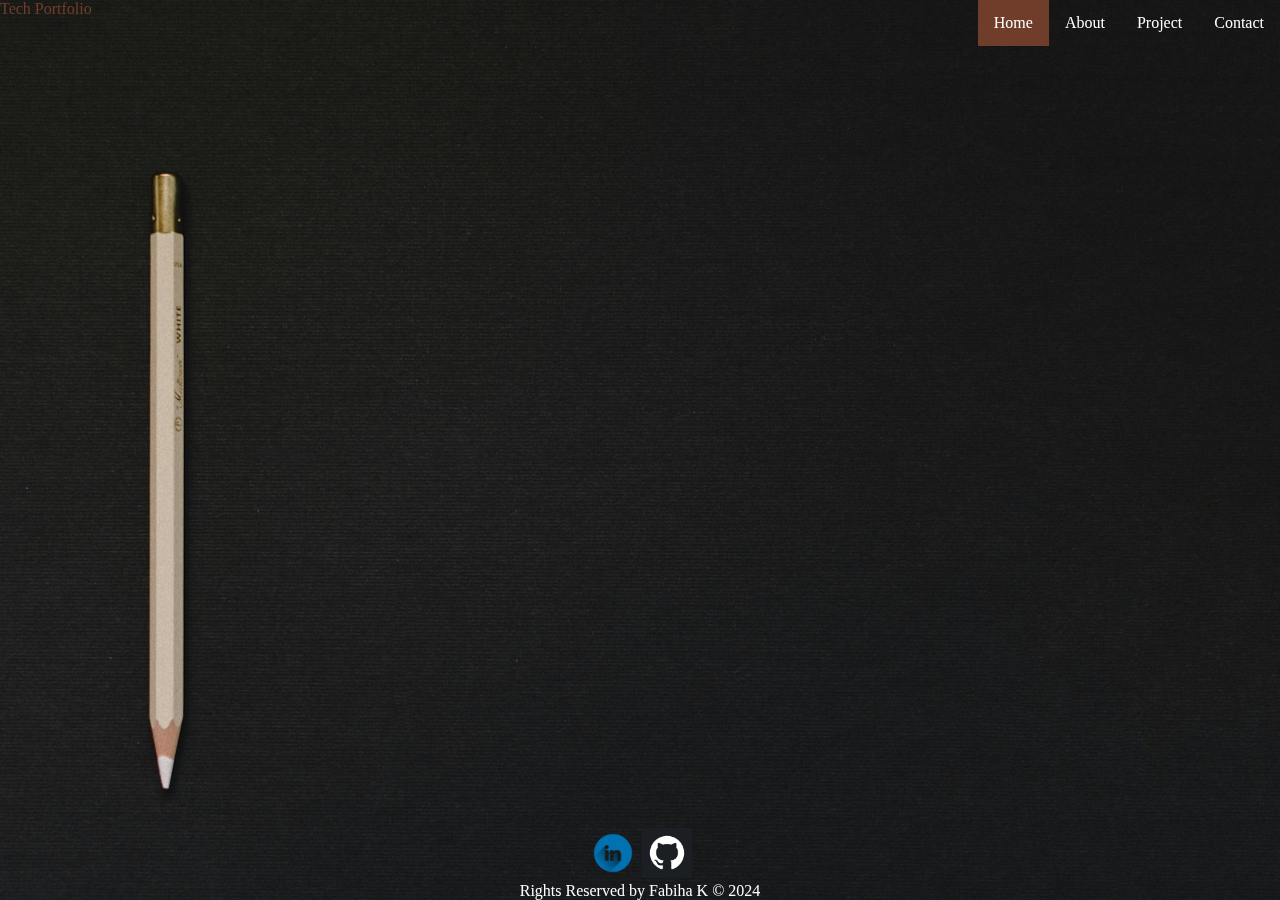
==== index.html @ 129657a3 "Updated" ====
<!DOCTYPE html>
<html>
<head>
	<meta name="viewport" content="width=device-width, initial-scale=1.0">


	<link rel="stylesheet" href="styles.css">
</head>

<body>
	<div class="background">
		<img src="images/background.jpg">
		<header>Tech Portfolio</header>
	</div>
		<!---- <video autoplay muted loop  class="myVideo">
			<source src="images/" type="video/mp4">
			</video --->
			<header>Tech Portfolio</header>
			<nav>
				<ul>
					<li><a href="#contact">Contact</a></li>
					<li><a href="#project">Project</a></li>
					<li><a href="#about">About</a></li>
					<li><a class= "active" href="#home">Home</a></li>
					<li><header>Tech Portfolio</header></li>
				</ul>
			</nav>



	<footer>
		<a href="https://uk.linkedin.com/"><img src="images/linkedin.png"></a>
		<a href="https://github.com/"><img src="images/github.png"></a>
		<p>Rights Reserved by Fabiha K © 2024 </p>

	</footer>
</body>
</html>
---- styles.css ----
*{
    margin: 0;
    padding: 0;
  }

  .myVideo{
    position:fixed;
    right: 0;
    bottom: 0;
    min-width: 100%;
    min-height: 100%;
    width: auto;
    height: auto;
    z-index: -1;    
  }

  @media (min-aspect-ratio: 16/9) {
    .myVideo{
      width: 100%;
      height: auto;
    }
  }

  @media (max-aspect-ratio: 16/9) {
    .myVideo{
      width: auto;
      height: 100%;
    }
  }

.background img{
  position: fixed;
  width: 100%;
  height: 100%;
}







  @media screen and (max-width: 500px) {}

  @media screen and (max-width: 800px) {}


  nav ul {
    list-style-type: none;
    margin: 0;
    padding: 0;
    overflow: hidden;
    color: white;
    
    position: fixed;
    top: 0;
    width: 100%;
  }

  nav ul li {
    color: #703d2a;
  }

  nav ul li a {
    float: right;
    display: block;
    color: white;
    
    text-align: center;
    padding: 14px 16px;
    text-decoration: none;
  }

  /* Change the link color to #111 (black) on hover */
  nav ul li a:hover {
    background-color: #33170c;
  }

  .active {
    background-color: #703d2a;
  }
  footer {
    position: fixed;
    left: 0;
    bottom: 0;
    width: 100%;
    color: white;
    text-align: center;
    
  }
 
 
   footer a img {
     width: 50px;
     height: 50px;
   }
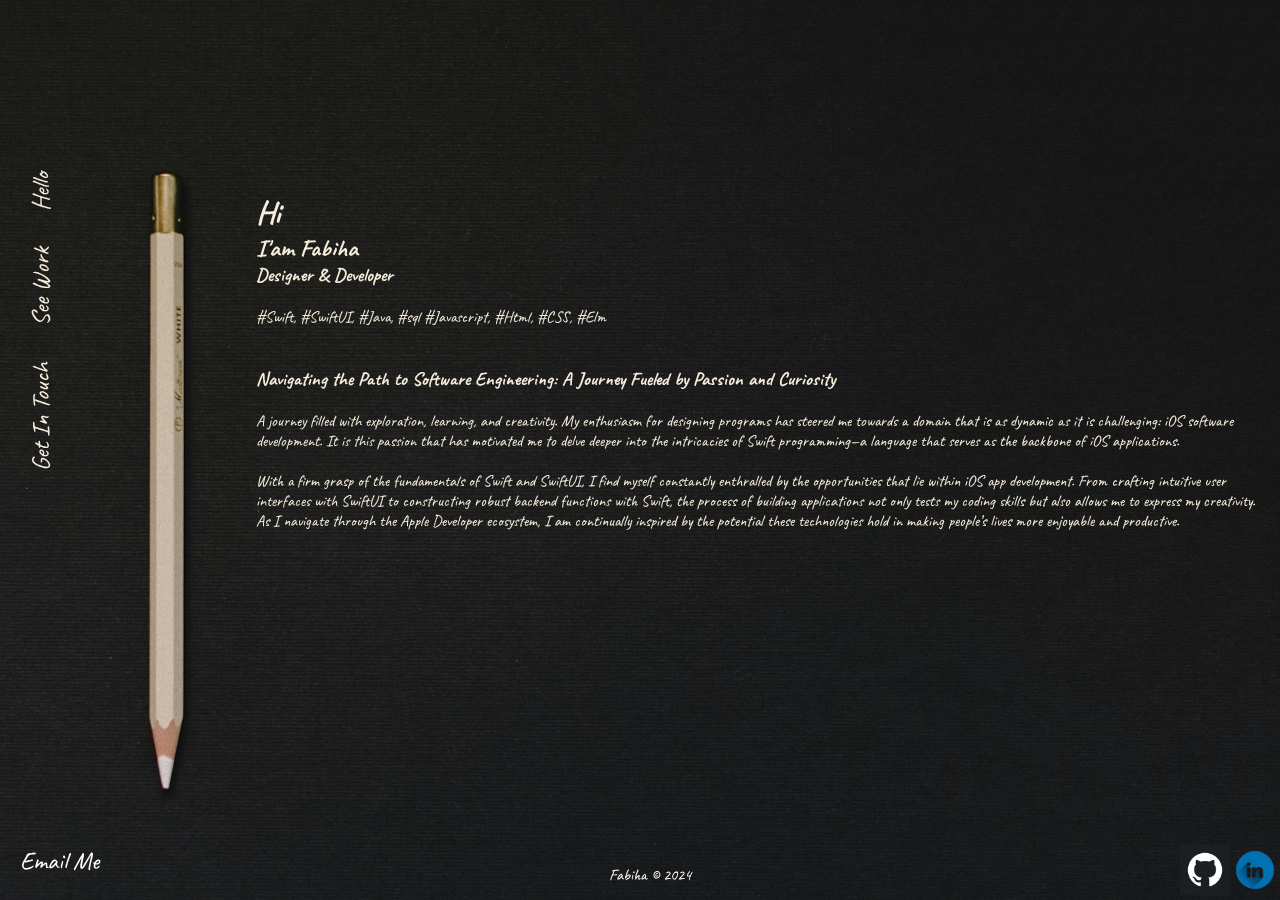
==== commit c8f4416a: "updated index, edited the mobile responsiveness to be more friendly" ====
--- a/index.html
+++ b/index.html
@@ -2,37 +2,60 @@
 <html>
 <head>
 	<meta name="viewport" content="width=device-width, initial-scale=1.0">
-
-
 	<link rel="stylesheet" href="styles.css">
+	<link rel="preconnect" href="https://fonts.googleapis.com">
+<link rel="preconnect" href="https://fonts.gstatic.com" crossorigin>
+<link href="https://fonts.googleapis.com/css2?family=Caveat:wght@400..700&display=swap" rel="stylesheet">
 </head>
 
 <body>
+	<script src="scripts.js"></script>
+	
 	<div class="background">
 		<img src="images/background.jpg">
-		<header>Tech Portfolio</header>
+
 	</div>
-		<!---- <video autoplay muted loop  class="myVideo">
-			<source src="images/" type="video/mp4">
-			</video --->
-			<header>Tech Portfolio</header>
-			<nav>
-				<ul>
-					<li><a href="#contact">Contact</a></li>
-					<li><a href="#project">Project</a></li>
-					<li><a href="#about">About</a></li>
-					<li><a class= "active" href="#home">Home</a></li>
-					<li><header>Tech Portfolio</header></li>
-				</ul>
-			</nav>
+	
+<div class="main">
+		<div class="menu">
+			<a href="contact.html" >Get In Touch</a>
+			<a href="protfolio.html">See Work</a>
+			<a href="index.html">Hello</a>
+		</div>
+
+		<div class="content">
+		<h1>Hi</h1>
+		<h2>I'am Fabiha</h2>
+		<h3>Designer & Developer</h3>
+		<br>
+		<p>#Swift, #SwiftUI, #Java, #sql #Javascript, #Html, #CSS, #Elm </h4>
+		
+		<br><br><br>
+		<h3>Navigating the Path to Software Engineering: A Journey Fueled by Passion and Curiosity</h3>
+		<br>
+		<p>A journey filled with exploration, learning, and creativity. My enthusiasm for designing programs has steered me towards a domain that is as dynamic as it is challenging: iOS software development. It is this passion that has motivated me to delve deeper into the intricacies of Swift programming—a language that serves as the backbone of iOS applications.</p>
+		<br>
+		<p>With a firm grasp of the fundamentals of Swift and SwiftUI, I find myself constantly enthralled by the opportunities that lie within iOS app development. From crafting intuitive user interfaces with SwiftUI to constructing robust backend functions with Swift, the process of building applications not only tests my coding skills but also allows me to express my creativity. As I navigate through the Apple Developer ecosystem, I am continually inspired by the potential these technologies hold in making people’s lives more enjoyable and productive.</p>
+		</div>
+
+	</div>
+
 
 
 
 	<footer>
-		<a href="https://uk.linkedin.com/"><img src="images/linkedin.png"></a>
-		<a href="https://github.com/"><img src="images/github.png"></a>
-		<p>Rights Reserved by Fabiha K © 2024 </p>
+		<a href="mailto:fabihakhanuk@gmail.com" class="email">Email Me</a>
+		<br>
+		<a href="https://www.linkedin.com/in/khanfabiha/" class="contact"><img src="images/linkedin.png"></a>
+		<a href="https://github.com/" class="contact"><img src="images/github.png"></a>
+		
+		
+		<br>
+		<p>Fabiha © 2024 </p>
 
 	</footer>
+
+	
+
 </body>
 </html>--- a/styles.css
+++ b/styles.css
@@ -1,85 +1,55 @@
 *{
     margin: 0;
     padding: 0;
-  }
-
-  .myVideo{
-    position:fixed;
-    right: 0;
-    bottom: 0;
-    min-width: 100%;
-    min-height: 100%;
-    width: auto;
-    height: auto;
-    z-index: -1;    
-  }
-
-  @media (min-aspect-ratio: 16/9) {
-    .myVideo{
-      width: 100%;
-      height: auto;
-    }
-  }
-
-  @media (max-aspect-ratio: 16/9) {
-    .myVideo{
-      width: auto;
-      height: 100%;
-    }
-  }
-
+    font-family: Caveat;
+    
+}
+
+.caveat {
+  font-family: "Caveat", cursive;
+  font-optical-sizing: auto;
+  font-style: normal;
+}
 .background img{
-  position: fixed;
   width: 100%;
   height: 100%;
-}
-
-
-
-
-
-
-
-  @media screen and (max-width: 500px) {}
-
-  @media screen and (max-width: 800px) {}
-
-
-  nav ul {
-    list-style-type: none;
-    margin: 0;
-    padding: 0;
-    overflow: hidden;
-    color: white;
-    
-    position: fixed;
-    top: 0;
-    width: 100%;
-  }
-
-  nav ul li {
-    color: #703d2a;
-  }
-
-  nav ul li a {
-    float: right;
-    display: block;
-    color: white;
-    
-    text-align: center;
-    padding: 14px 16px;
-    text-decoration: none;
-  }
-
-  /* Change the link color to #111 (black) on hover */
-  nav ul li a:hover {
-    background-color: #33170c;
-  }
-
-  .active {
-    background-color: #703d2a;
-  }
-  footer {
+  position: fixed;
+  left: 0px;
+  top: 0px;
+  
+}
+
+
+.content {
+    margin-left: 20%;
+    margin-top: 15%;
+    position: relative;
+    color: rgb(246, 237, 220);
+    padding-right:25px ;
+  }
+
+
+
+.menu{
+  cursor: pointer;  
+  margin-top: 25%;
+  position: fixed;
+  transform: rotate(-90deg);
+  transform-origin: left top;
+  padding: 25px;
+  }
+
+.menu a{
+   color: rgb(246, 237, 220);
+  font-size: 25px;
+  text-decoration: none;
+  padding: 14px 16px;
+}
+
+
+
+
+footer {
     position: fixed;
     left: 0;
     bottom: 0;
@@ -87,6 +57,7 @@
     color: white;
     text-align: center;
     
+   
   }
  
  
@@ -95,4 +66,171 @@
      height: 50px;
    }
    
- +
+
+
+
+
+
+.email {
+    color: white;
+    text-decoration: none;
+    float: left;
+    padding: 20px ;
+    font-size: 25px;
+    
+    
+}
+.contact{
+  float: right;
+}
+
+
+
+ 
+@media screen and (max-width: 800px) {
+
+  .content {
+    font-size: 30px;
+    margin-left: 20%;
+    margin-top: 40%;
+    position: fixed;
+    color: rgb(246, 237, 220);
+  }
+
+
+
+.menu{
+  cursor: pointer;  
+  margin-top: 80%;
+  position: fixed;
+  transform: rotate(-90deg);
+  transform-origin: left top;
+  padding: 15px;
+  }
+
+.menu a{
+  color: rgb(246, 237, 220);
+  font-size: 25px;
+  text-decoration: none;
+  padding: 14px 16px;
+}
+
+
+footer {
+  position: fixed;
+  left: 0;
+  bottom: 0;
+  width: 100%;
+  color: white;
+  text-align: center;
+  
+ 
+}
+
+
+ footer a img {
+   width: 50px;
+   height: 50px;
+ }
+ 
+
+
+
+
+
+
+.email {
+  color: white;
+  text-decoration: none;
+  float: left;
+  padding: 20px ;
+  font-size: 25px;
+  
+  
+}
+.contact{
+float: right;
+}
+
+}
+ 
+
+
+
+
+
+
+
+
+
+
+
+ @media screen and (max-width: 500px) {
+
+  .content {
+    font-size: 15px;
+    margin-left: 20%;
+    margin-top: 50%;
+    position: relative;
+    color: rgb(246, 237, 220);
+    padding-bottom: 45px;
+  }
+
+
+
+.menu{
+  cursor: pointer;  
+  margin-top: 90%;
+  position: fixed;
+  transform: rotate(-90deg);
+  transform-origin: left top;
+  padding: 10px;
+  }
+
+.menu a{
+  color: rgb(246, 237, 220);
+  font-size: 20px;
+  text-decoration: none;
+  padding: 14px 16px;
+}
+
+
+footer {
+  position: relative;
+  left: 0;
+  bottom: 0;
+  width: 100%;
+  color: white;
+  text-align: center;
+  
+  
+ 
+}
+
+
+ footer a img {
+   width: 30px;
+   height: 30px;
+ }
+ 
+
+
+
+
+
+
+.email {
+  color: white;
+  text-decoration: none;
+  float: left;
+  padding: 20px ;
+  font-size: 20px;
+  
+  
+}
+.contact{
+float: right;
+}
+
+}
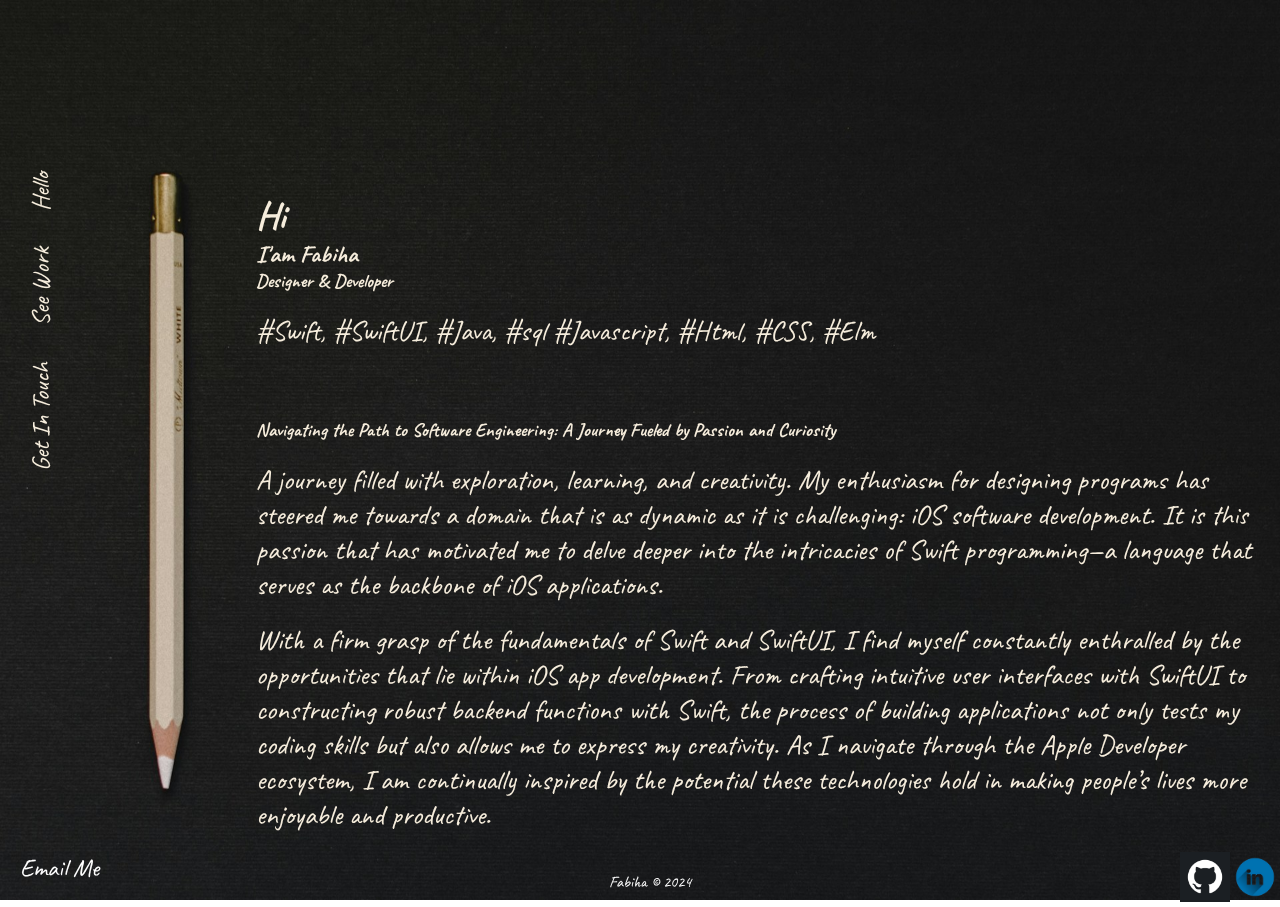
==== commit 7c361a69: "updated css" ====
--- a/index.html
+++ b/index.html
@@ -1,6 +1,7 @@
 <!DOCTYPE html>
 <html>
 <head>
+	<title>Tech Portfolio</title>
 	<meta name="viewport" content="width=device-width, initial-scale=1.0">
 	<link rel="stylesheet" href="styles.css">
 	<link rel="preconnect" href="https://fonts.googleapis.com">
--- a/styles.css
+++ b/styles.css
@@ -26,6 +26,14 @@
     position: relative;
     color: rgb(246, 237, 220);
     padding-right:25px ;
+    
+
+  }
+  .content h1{
+    font-size: 38px;
+  }
+  .content p{
+    font-size: 28px;
   }
 
 
@@ -50,27 +58,21 @@
 
 
 footer {
-    position: fixed;
+    position: relative;
     left: 0;
     bottom: 0;
     width: 100%;
     color: white;
     text-align: center;
-    
-   
   }
  
  
    footer a img {
      width: 50px;
      height: 50px;
+     
    }
    
-
-
-
-
-
 
 .email {
     color: white;
@@ -86,23 +88,81 @@
 }
 
 
-
- 
-@media screen and (max-width: 800px) {
+.filterDiv {
+  float: left;
+  display: none;
+  padding-right: 25px;
+  padding-bottom: 50px;
+}
+
+.show {
+  display: contents;
+  
+}
+
+
+.sticky {
+  position: fixed;
+  top: 0;
+  z-index: 1;
+  
+  
+  
+  
+}
+
+.sticky + .content {
+  padding-top: 60px;
+}
+
+
+
+
+
+
+
+
+
+
+
+
+
+
+
+
+
+
+
+
+
+
+
+
+
+
+
+
+
+
+
+
+ 
+@media screen and (max-width: 830px) {
 
   .content {
     font-size: 30px;
     margin-left: 20%;
     margin-top: 40%;
-    position: fixed;
+    position: relative;
     color: rgb(246, 237, 220);
+    padding-bottom: 50px;
   }
 
 
 
 .menu{
   cursor: pointer;  
-  margin-top: 80%;
+  margin-top: 45%;
   position: fixed;
   transform: rotate(-90deg);
   transform-origin: left top;
@@ -112,85 +172,6 @@
 .menu a{
   color: rgb(246, 237, 220);
   font-size: 25px;
-  text-decoration: none;
-  padding: 14px 16px;
-}
-
-
-footer {
-  position: fixed;
-  left: 0;
-  bottom: 0;
-  width: 100%;
-  color: white;
-  text-align: center;
-  
- 
-}
-
-
- footer a img {
-   width: 50px;
-   height: 50px;
- }
- 
-
-
-
-
-
-
-.email {
-  color: white;
-  text-decoration: none;
-  float: left;
-  padding: 20px ;
-  font-size: 25px;
-  
-  
-}
-.contact{
-float: right;
-}
-
-}
- 
-
-
-
-
-
-
-
-
-
-
-
- @media screen and (max-width: 500px) {
-
-  .content {
-    font-size: 15px;
-    margin-left: 20%;
-    margin-top: 50%;
-    position: relative;
-    color: rgb(246, 237, 220);
-    padding-bottom: 45px;
-  }
-
-
-
-.menu{
-  cursor: pointer;  
-  margin-top: 90%;
-  position: fixed;
-  transform: rotate(-90deg);
-  transform-origin: left top;
-  padding: 10px;
-  }
-
-.menu a{
-  color: rgb(246, 237, 220);
-  font-size: 20px;
   text-decoration: none;
   padding: 14px 16px;
 }
@@ -204,8 +185,108 @@
   color: white;
   text-align: center;
   
-  
- 
+ 
+}
+
+
+ footer a img {
+   width: 50px;
+   height: 50px;
+ }
+ 
+
+
+
+
+
+
+.email {
+  color: white;
+  text-decoration: none;
+  float: left;
+  padding: 20px ;
+  font-size: 25px;
+  
+  
+}
+.contact{
+float: right;
+}
+
+
+.filterDiv {
+  float: left;
+  display: none;
+  padding-right: 25px;
+  padding-bottom: 30%;
+}
+
+.show {
+  display: contents;
+}
+
+
+
+
+}
+ 
+
+
+
+
+
+
+
+
+
+
+
+ @media screen and (max-width: 500px) {
+
+  .content {
+    font-size: 17px;
+    margin-left: 20%;
+    margin-top: 50%;
+    position: relative;
+    color: rgb(246, 237, 220);
+    padding-bottom: 50px;
+  }
+
+  .content h1{
+    font-size: 22px;
+  }
+  .content p{
+    font-size: 17px;
+  }
+
+
+
+.menu{
+  cursor: pointer;  
+  margin-top: 90%;
+  position: fixed;
+  transform: rotate(-90deg);
+  transform-origin: left top;
+  padding: 10px;
+  }
+
+.menu a{
+  color: rgb(246, 237, 220);
+  font-size: 20px;
+  text-decoration: none;
+  padding: 14px 16px;
+}
+
+
+footer {
+  position: relative;
+  left: 0;
+  bottom: 0;
+  width: 100%;
+  color: white;
+  text-align: center;
+
+  
 }
 
 
@@ -215,16 +296,11 @@
  }
  
 
-
-
-
-
-
 .email {
   color: white;
   text-decoration: none;
   float: left;
-  padding: 20px ;
+  padding: 10px ;
   font-size: 20px;
   
   
@@ -233,4 +309,19 @@
 float: right;
 }
 
-}
+
+.filterDiv {
+  float: left;
+  display: none;
+  padding-right: 25px;
+  padding-bottom: 30%;
+}
+
+
+
+.show {
+  display: contents;
+}
+
+}
+
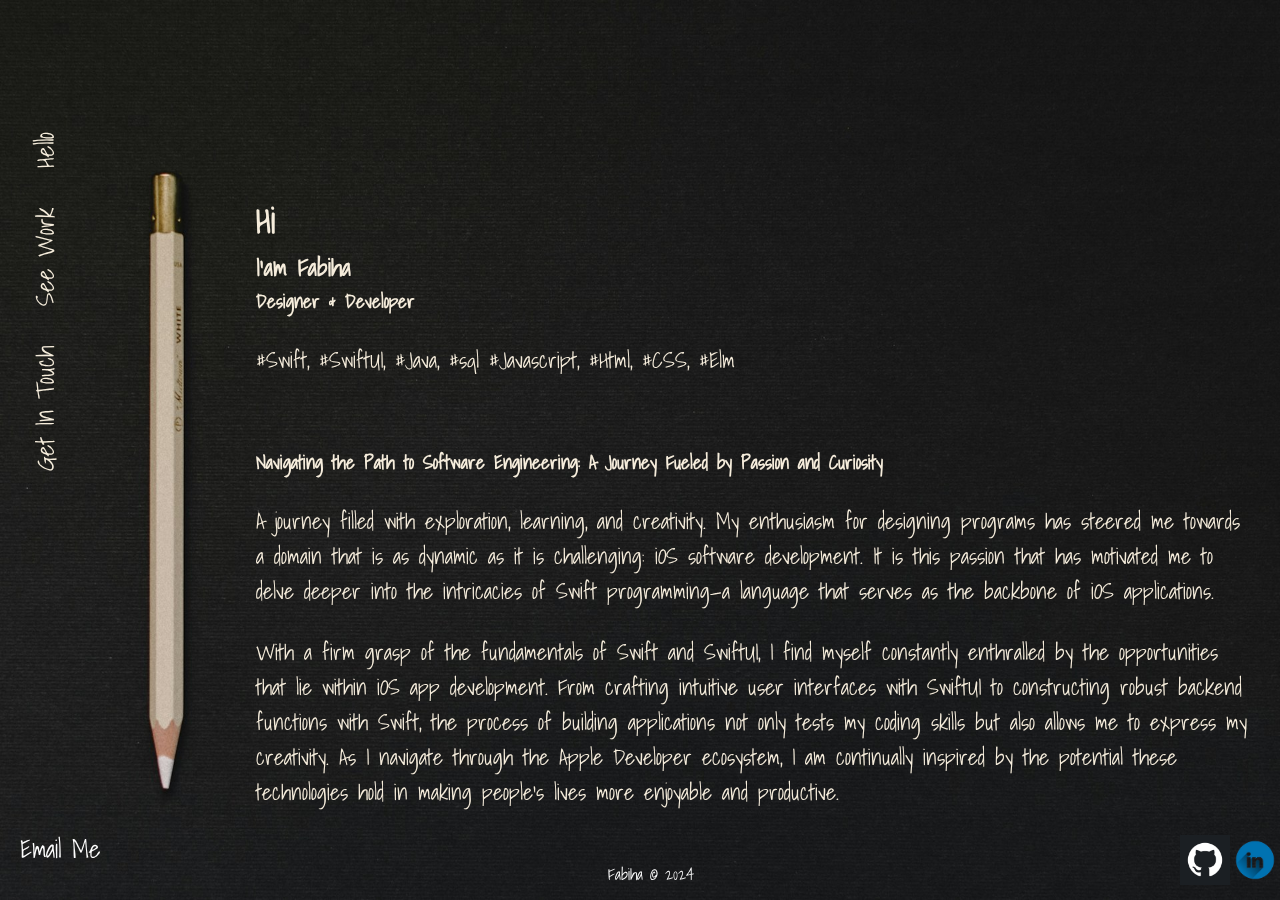
==== commit 1ec3a52d: "updated styles" ====
--- a/index.html
+++ b/index.html
@@ -5,8 +5,8 @@
 	<meta name="viewport" content="width=device-width, initial-scale=1.0">
 	<link rel="stylesheet" href="styles.css">
 	<link rel="preconnect" href="https://fonts.googleapis.com">
-<link rel="preconnect" href="https://fonts.gstatic.com" crossorigin>
-<link href="https://fonts.googleapis.com/css2?family=Caveat:wght@400..700&display=swap" rel="stylesheet">
+	<link rel="preconnect" href="https://fonts.gstatic.com" crossorigin>
+	<link href="https://fonts.googleapis.com/css2?family=Shadows+Into+Light&display=swap" rel="stylesheet">
 </head>
 
 <body>
--- a/styles.css
+++ b/styles.css
@@ -1,9 +1,23 @@
 *{
     margin: 0;
     padding: 0;
-    font-family: Caveat;
+    font-family: "Shadows Into Light", cursive;
     
 }
+
+.shadows-into-light-regular {
+  font-family: "Shadows Into Light", cursive;
+  font-weight: 400;
+  font-style: normal;
+}
+
+
+.indie-flower-regular {
+  font-family: "Indie Flower", cursive;
+  font-weight: 400;
+  font-style: normal;
+}
+
 
 .caveat {
   font-family: "Caveat", cursive;
@@ -30,10 +44,10 @@
 
   }
   .content h1{
-    font-size: 38px;
+    font-size: 35px;
   }
   .content p{
-    font-size: 28px;
+    font-size: 22px;
   }
 
 
@@ -119,33 +133,6 @@
 
 
 
-
-
-
-
-
-
-
-
-
-
-
-
-
-
-
-
-
-
-
-
-
-
-
-
-
-
-
  
 @media screen and (max-width: 830px) {
 
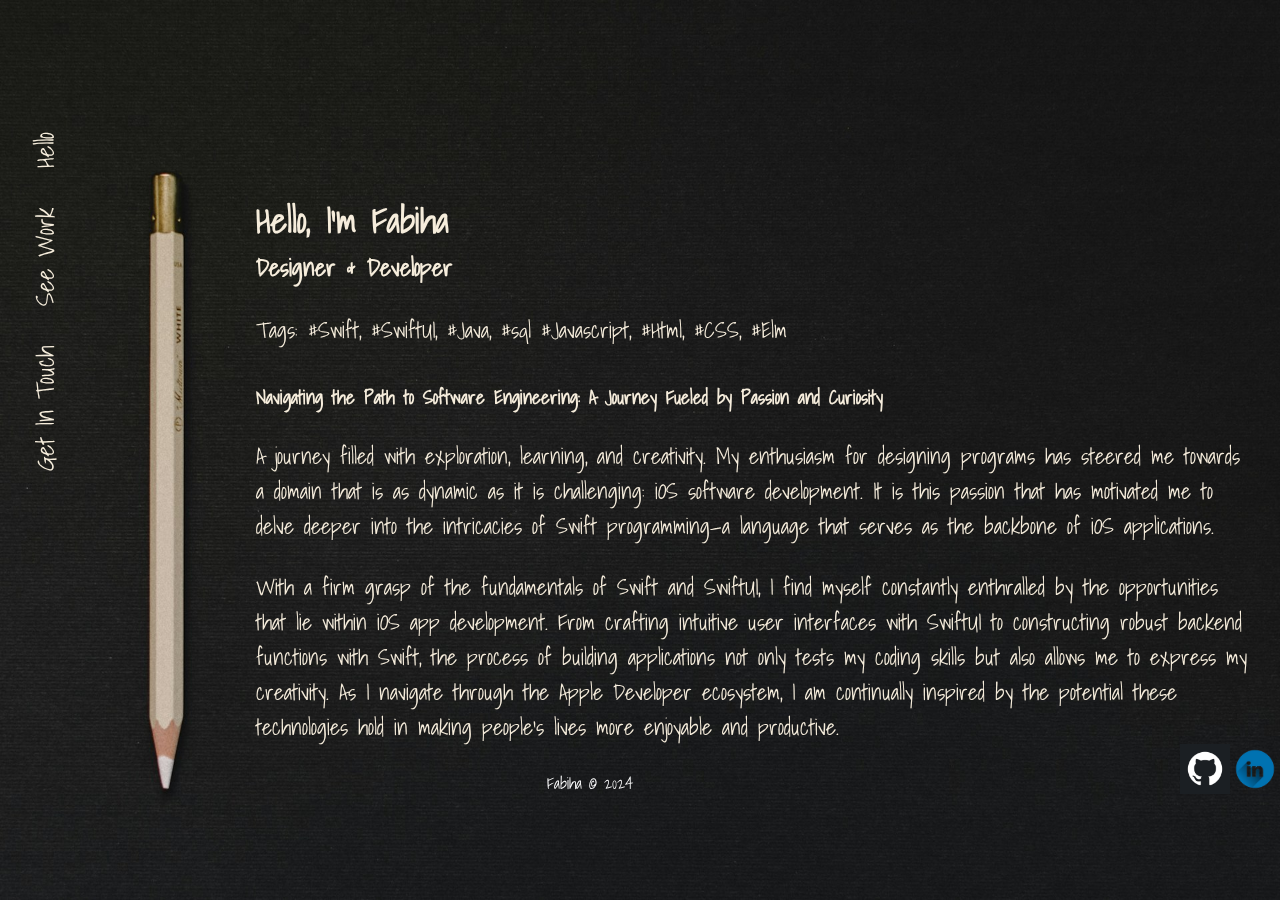
==== commit 5b9a84f6: "updated, added content, changed structure" ====
--- a/index.html
+++ b/index.html
@@ -25,13 +25,12 @@
 		</div>
 
 		<div class="content">
-		<h1>Hi</h1>
-		<h2>I'am Fabiha</h2>
-		<h3>Designer & Developer</h3>
+		<h1>Hello, I'm Fabiha</h1>
+		<h2>Designer & Developer</h2>
 		<br>
-		<p>#Swift, #SwiftUI, #Java, #sql #Javascript, #Html, #CSS, #Elm </h4>
-		
-		<br><br><br>
+		<p>Tags: #Swift, #SwiftUI, #Java, #sql #Javascript, #Html, #CSS, #Elm </h4>
+		<br>
+		<br>
 		<h3>Navigating the Path to Software Engineering: A Journey Fueled by Passion and Curiosity</h3>
 		<br>
 		<p>A journey filled with exploration, learning, and creativity. My enthusiasm for designing programs has steered me towards a domain that is as dynamic as it is challenging: iOS software development. It is this passion that has motivated me to delve deeper into the intricacies of Swift programming—a language that serves as the backbone of iOS applications.</p>
@@ -45,11 +44,8 @@
 
 
 	<footer>
-		<a href="mailto:fabihakhanuk@gmail.com" class="email">Email Me</a>
-		<br>
 		<a href="https://www.linkedin.com/in/khanfabiha/" class="contact"><img src="images/linkedin.png"></a>
 		<a href="https://github.com/" class="contact"><img src="images/github.png"></a>
-		
 		
 		<br>
 		<p>Fabiha © 2024 </p>
--- a/styles.css
+++ b/styles.css
@@ -89,11 +89,9 @@
    
 
 .email {
-    color: white;
-    text-decoration: none;
-    float: left;
-    padding: 20px ;
-    font-size: 25px;
+  color: rgb(246, 237, 220);
+  text-decoration: none;
+  font-size: 30px;
     
     
 }
@@ -114,14 +112,87 @@
   
 }
 
+.card{
+  box-shadow: 0 6px 10px 5px rgba(129, 145, 199, 0.5);
+  
+}
+.card:hover {
+  box-shadow: 0 8px 16px 5px rgba(76, 130, 237, 0.5);
+ 
+}
+
+.card img{
+  opacity: 0.3;
+}
+.card:hover img{
+  opacity: 0.8;
+}
+
+
+
+
+
+
+.img1{
+  box-shadow: 0 6px 10px 5px rgba(129, 145, 199, 0.5);
+  opacity: 0.5;
+}
+.img1:hover {
+  box-shadow: 0 8px 16px 5px rgba(76, 130, 237, 0.5);
+  opacity: 1;
+}
+
+.img2{
+  box-shadow: 0 6px 10px 5px rgba(129, 145, 199, 0.5);
+  opacity: 0.5;
+}
+.img2:hover{
+  box-shadow: 0 8px 16px 5px rgba(76, 130, 237, 0.5);
+  opacity: 1;
+}
+
+
+.img3{
+  box-shadow: 0 6px 10px 5px rgba(129, 145, 199, 0.5);
+  opacity: 0.5;
+}
+.img3:hover{
+  box-shadow: 0 8px 16px 5px rgba(76, 130, 237, 0.5);
+  opacity: 1;
+}
+
+.img4{
+  box-shadow: 0 6px 10px 5px rgba(129, 145, 199, 0.5);
+  opacity: 0.5;
+}
+.img4:hover{
+  box-shadow: 0 8px 16px 5px rgba(76, 130, 237, 0.5);
+  opacity: 1;
+}
+
+.img5{
+  box-shadow: 0 6px 10px 5px rgba(129, 145, 199, 0.5);
+  opacity: 0.5;
+}
+.img5:hover{
+  box-shadow: 0 8px 16px 5px rgba(76, 130, 237, 0.5);
+  opacity: 1;
+}
+
+.img6{
+  box-shadow: 0 6px 10px 5px rgba(129, 145, 199, 0.5);
+  opacity: 0.5;
+}
+.img6:hover{
+  box-shadow: 0 8px 16px 5px rgba(76, 130, 237, 0.5);
+  opacity: 1;
+}
+
 
 .sticky {
   position: fixed;
   top: 0;
-  z-index: 1;
-  
-  
-  
+  z-index: 1; 
   
 }
 
@@ -188,14 +259,12 @@
 
 
 .email {
-  color: white;
-  text-decoration: none;
-  float: left;
-  padding: 20px ;
+  color: rgb(246, 237, 220);
+  text-decoration: none;
   font-size: 25px;
-  
-  
-}
+}
+
+
 .contact{
 float: right;
 }
@@ -211,8 +280,6 @@
 .show {
   display: contents;
 }
-
-
 
 
 }
@@ -284,13 +351,10 @@
  
 
 .email {
-  color: white;
-  text-decoration: none;
-  float: left;
-  padding: 10px ;
+  color: rgb(246, 237, 220);
+  text-decoration: none;
   font-size: 20px;
-  
-  
+
 }
 .contact{
 float: right;
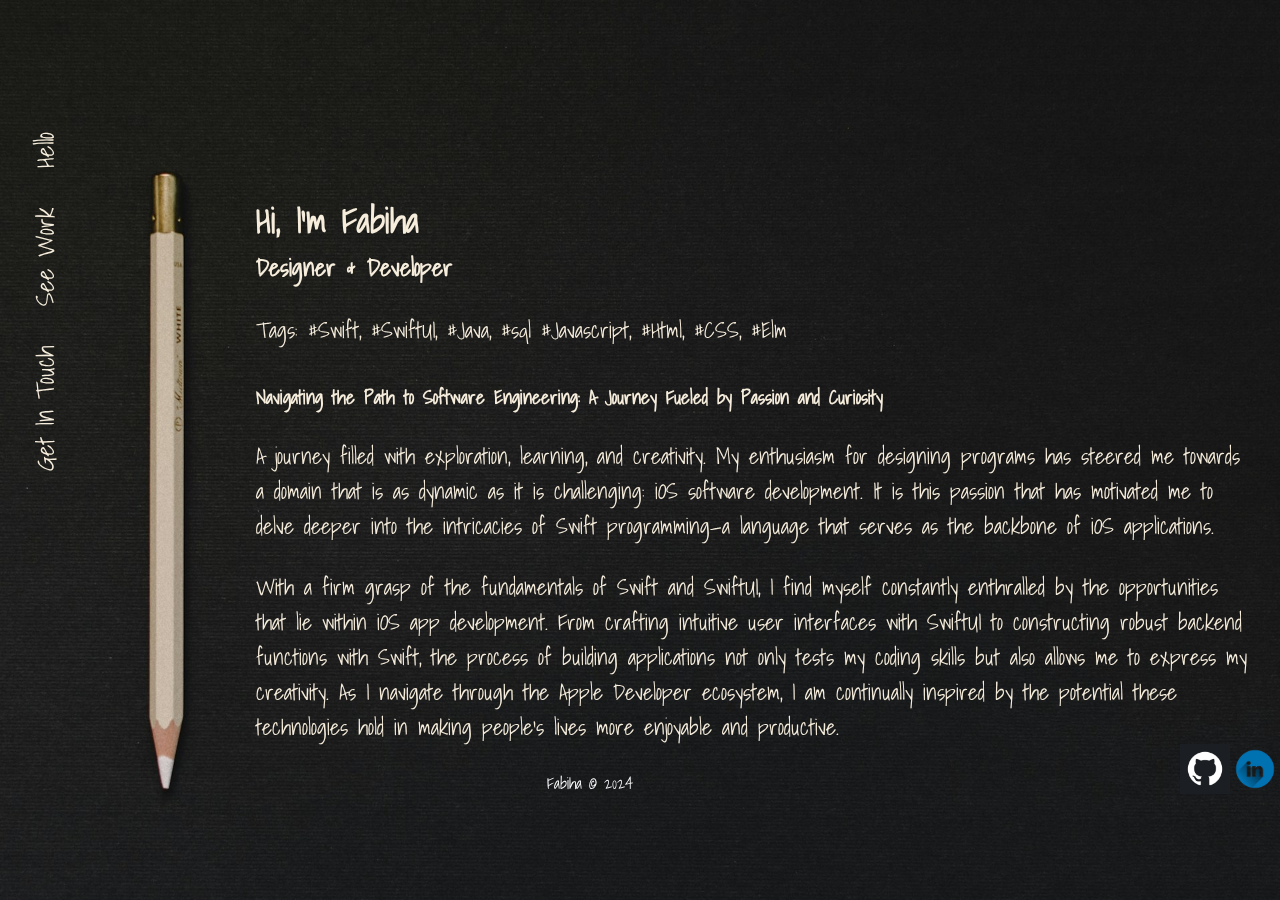
==== commit 3a8b453f: "update" ====
--- a/index.html
+++ b/index.html
@@ -25,7 +25,7 @@
 		</div>
 
 		<div class="content">
-		<h1>Hello, I'm Fabiha</h1>
+		<h1>Hi, I'm Fabiha</h1>
 		<h2>Designer & Developer</h2>
 		<br>
 		<p>Tags: #Swift, #SwiftUI, #Java, #sql #Javascript, #Html, #CSS, #Elm </h4>
--- a/styles.css
+++ b/styles.css
@@ -107,6 +107,9 @@
   padding-bottom: 50px;
 }
 
+
+
+
 .show {
   display: contents;
   
@@ -189,6 +192,7 @@
 }
 
 
+
 .sticky {
   position: fixed;
   top: 0;
@@ -199,6 +203,8 @@
 .sticky + .content {
   padding-top: 60px;
 }
+
+
 
 
 
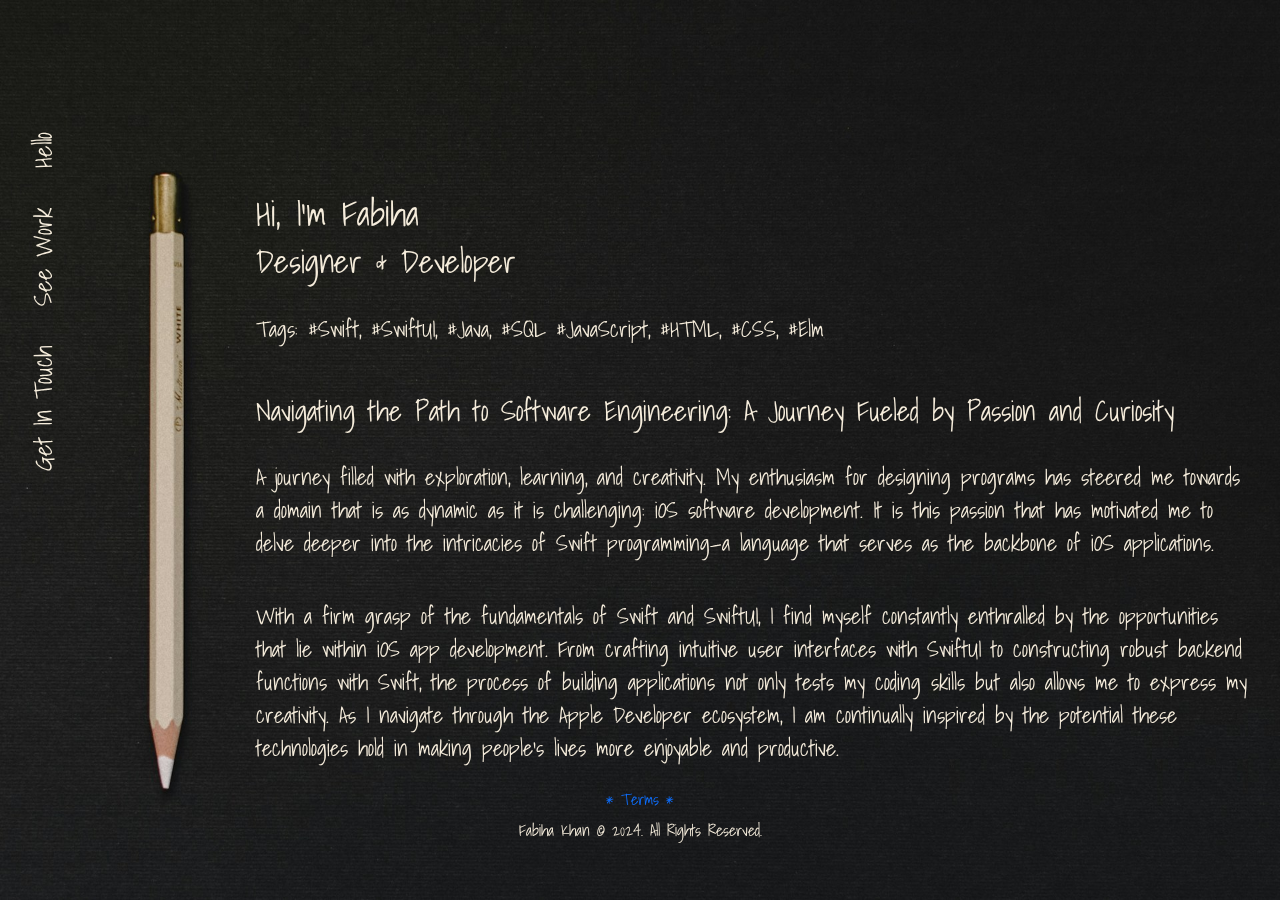
==== commit fbbf7c73: "overall update, added content for contact page, added css" ====
--- a/index.html
+++ b/index.html
@@ -7,6 +7,8 @@
 	<link rel="preconnect" href="https://fonts.googleapis.com">
 	<link rel="preconnect" href="https://fonts.gstatic.com" crossorigin>
 	<link href="https://fonts.googleapis.com/css2?family=Shadows+Into+Light&display=swap" rel="stylesheet">
+	<link href="https://cdn.jsdelivr.net/npm/bootstrap@5.3.3/dist/css/bootstrap.min.css" rel="stylesheet" integrity="sha384-QWTKZyjpPEjISv5WaRU9OFeRpok6YctnYmDr5pNlyT2bRjXh0JMhjY6hW+ALEwIH" crossorigin="anonymous">
+
 </head>
 
 <body>
@@ -28,7 +30,7 @@
 		<h1>Hi, I'm Fabiha</h1>
 		<h2>Designer & Developer</h2>
 		<br>
-		<p>Tags: #Swift, #SwiftUI, #Java, #sql #Javascript, #Html, #CSS, #Elm </h4>
+		<p>Tags: #Swift, #SwiftUI, #Java, #SQL #JavaScript, #HTML, #CSS, #Elm </h4>
 		<br>
 		<br>
 		<h3>Navigating the Path to Software Engineering: A Journey Fueled by Passion and Curiosity</h3>
@@ -44,13 +46,37 @@
 
 
 	<footer>
-		<a href="https://www.linkedin.com/in/khanfabiha/" class="contact"><img src="images/linkedin.png"></a>
-		<a href="https://github.com/" class="contact"><img src="images/github.png"></a>
 		
-		<br>
-		<p>Fabiha © 2024 </p>
+		<!-- Button trigger modal -->
+		<button type="button" class="btn text-primary" data-bs-toggle="modal" data-bs-target="#staticBackdrop">* Terms *</button>
+  
+  <!-- Modal -->
+  <div class="modal fade" id="staticBackdrop" data-bs-backdrop="static" data-bs-keyboard="false" tabindex="-1" aria-labelledby="staticBackdropLabel" aria-hidden="true">
+	<div class="modal-dialog modal-dialog-centered">
+	  <div class="modal-content text-dark">
+		<div class="modal-header">
+		  <h5 class="modal-title" id="staticBackdropLabel">Terms</h5>
+		  
+		</div>
+		<div class="modal-body">
+		  <p>© 2023 Fabiha Khan. All Rights Reserved. </p>
+		  <p>Any content used on this webiste shall not be copied or used without permission. If you would like more information. Please get in touch.</p>
+		  <p>Thanks!</p>
+		</div>
+		<div class="modal-footer">
+		  <button type="button" class="btn btn-dark" data-bs-dismiss="modal">Got it!</button>
+		  
+		</div>
+	  </div>
+	</div>
+  </div>
+  
+ 
+  <p> Fabiha Khan © 2024.  All Rights Reserved. </p>
 
 	</footer>
+	<script src="https://cdn.jsdelivr.net/npm/bootstrap@5.3.3/dist/js/bootstrap.bundle.min.js" integrity="sha384-YvpcrYf0tY3lHB60NNkmXc5s9fDVZLESaAA55NDzOxhy9GkcIdslK1eN7N6jIeHz" crossorigin="anonymous"></script>
+
 
 	
 
--- a/styles.css
+++ b/styles.css
@@ -46,6 +46,7 @@
   .content h1{
     font-size: 35px;
   }
+ 
   .content p{
     font-size: 22px;
   }
@@ -76,27 +77,34 @@
     left: 0;
     bottom: 0;
     width: 100%;
-    color: white;
+    color: rgb(246, 237, 220);
     text-align: center;
   }
  
  
-   footer a img {
-     width: 50px;
-     height: 50px;
-     
-   }
    
+   
 
 .email {
   color: rgb(246, 237, 220);
-  text-decoration: none;
-  font-size: 30px;
+  text-decoration: none; 
     
-    
-}
-.contact{
-  float: right;
+}
+.email:hover{
+  text-decoration:underline;
+}
+
+.contact a{
+  color: rgb(246, 237, 220);
+  text-decoration: none;
+  font-size: 22px;
+
+}
+
+
+.contact a img{
+  width: 50px;
+  height: 50px;
 }
 
 
@@ -271,9 +279,6 @@
 }
 
 
-.contact{
-float: right;
-}
 
 
 .filterDiv {
@@ -312,12 +317,7 @@
     padding-bottom: 50px;
   }
 
-  .content h1{
-    font-size: 22px;
-  }
-  .content p{
-    font-size: 17px;
-  }
+
 
 
 
@@ -350,10 +350,7 @@
 }
 
 
- footer a img {
-   width: 30px;
-   height: 30px;
- }
+
  
 
 .email {
@@ -361,9 +358,6 @@
   text-decoration: none;
   font-size: 20px;
 
-}
-.contact{
-float: right;
 }
 
 
@@ -375,7 +369,6 @@
 }
 
 
-
 .show {
   display: contents;
 }
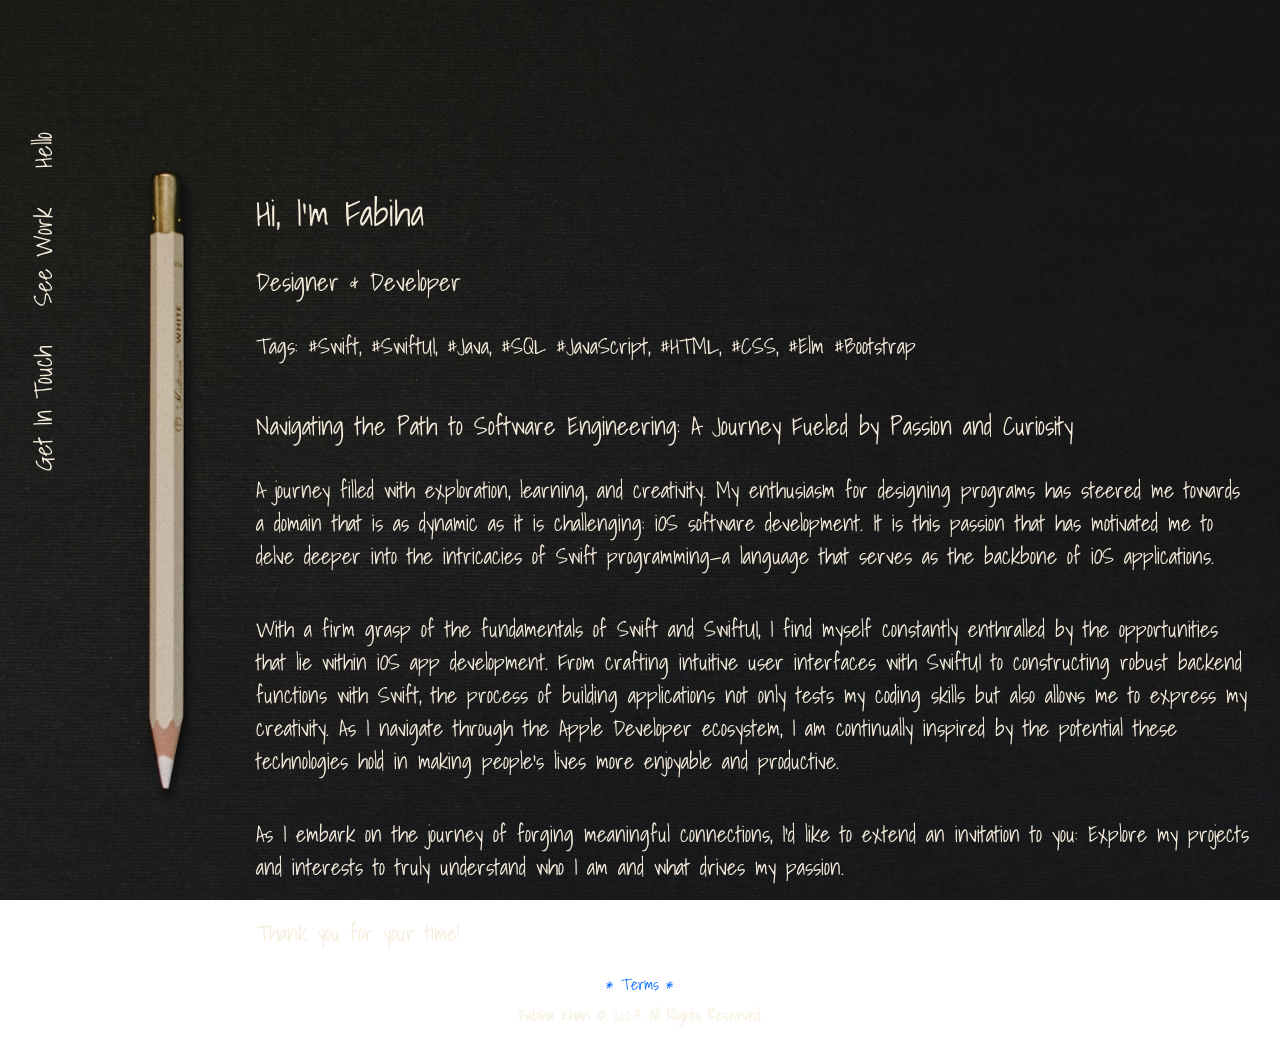
==== commit 8c91e94e: "overall update content and styles" ====
--- a/index.html
+++ b/index.html
@@ -28,9 +28,10 @@
 
 		<div class="content">
 		<h1>Hi, I'm Fabiha</h1>
-		<h2>Designer & Developer</h2>
 		<br>
-		<p>Tags: #Swift, #SwiftUI, #Java, #SQL #JavaScript, #HTML, #CSS, #Elm </h4>
+		<h3>Designer & Developer</h3>
+		<br>
+		<p>Tags: #Swift, #SwiftUI, #Java, #SQL #JavaScript, #HTML, #CSS, #Elm #Bootstrap</h4>
 		<br>
 		<br>
 		<h3>Navigating the Path to Software Engineering: A Journey Fueled by Passion and Curiosity</h3>
@@ -38,7 +39,14 @@
 		<p>A journey filled with exploration, learning, and creativity. My enthusiasm for designing programs has steered me towards a domain that is as dynamic as it is challenging: iOS software development. It is this passion that has motivated me to delve deeper into the intricacies of Swift programming—a language that serves as the backbone of iOS applications.</p>
 		<br>
 		<p>With a firm grasp of the fundamentals of Swift and SwiftUI, I find myself constantly enthralled by the opportunities that lie within iOS app development. From crafting intuitive user interfaces with SwiftUI to constructing robust backend functions with Swift, the process of building applications not only tests my coding skills but also allows me to express my creativity. As I navigate through the Apple Developer ecosystem, I am continually inspired by the potential these technologies hold in making people’s lives more enjoyable and productive.</p>
-		</div>
+
+		<br>
+		<p>As I embark on the journey of forging meaningful connections, I’d like to extend an invitation to you: Explore my projects and interests to truly understand who I am and what drives my passion.
+		<br> 
+		<br> Thank you for your time!
+		</p>
+		
+	</div>
 
 	</div>
 
@@ -59,7 +67,7 @@
 		  
 		</div>
 		<div class="modal-body">
-		  <p>© 2023 Fabiha Khan. All Rights Reserved. </p>
+		  <p>Fabiha Khan © 2024.  All Rights Reserved.</p>
 		  <p>Any content used on this webiste shall not be copied or used without permission. If you would like more information. Please get in touch.</p>
 		  <p>Thanks!</p>
 		</div>
--- a/styles.css
+++ b/styles.css
@@ -43,8 +43,15 @@
     
 
   }
+  
   .content h1{
-    font-size: 35px;
+    font-size: 36px;
+  }
+  .content h2{
+    font-size: 28px;
+  }
+  .content h3{
+    font-size: 25px;
   }
  
   .content p{
@@ -222,12 +229,11 @@
 @media screen and (max-width: 830px) {
 
   .content {
-    font-size: 30px;
     margin-left: 20%;
     margin-top: 40%;
     position: relative;
     color: rgb(246, 237, 220);
-    padding-bottom: 50px;
+    
   }
 
 
@@ -309,12 +315,26 @@
  @media screen and (max-width: 500px) {
 
   .content {
-    font-size: 17px;
+    
     margin-left: 20%;
     margin-top: 50%;
     position: relative;
     color: rgb(246, 237, 220);
-    padding-bottom: 50px;
+    
+  }
+
+  .content h1{
+    font-size: 30px;
+  }
+  .content h2{
+    font-size: 25px;
+  }
+  .content h3{
+    font-size: 22px;
+  }
+ 
+  .content p{
+    font-size: 18px;
   }
 
 
